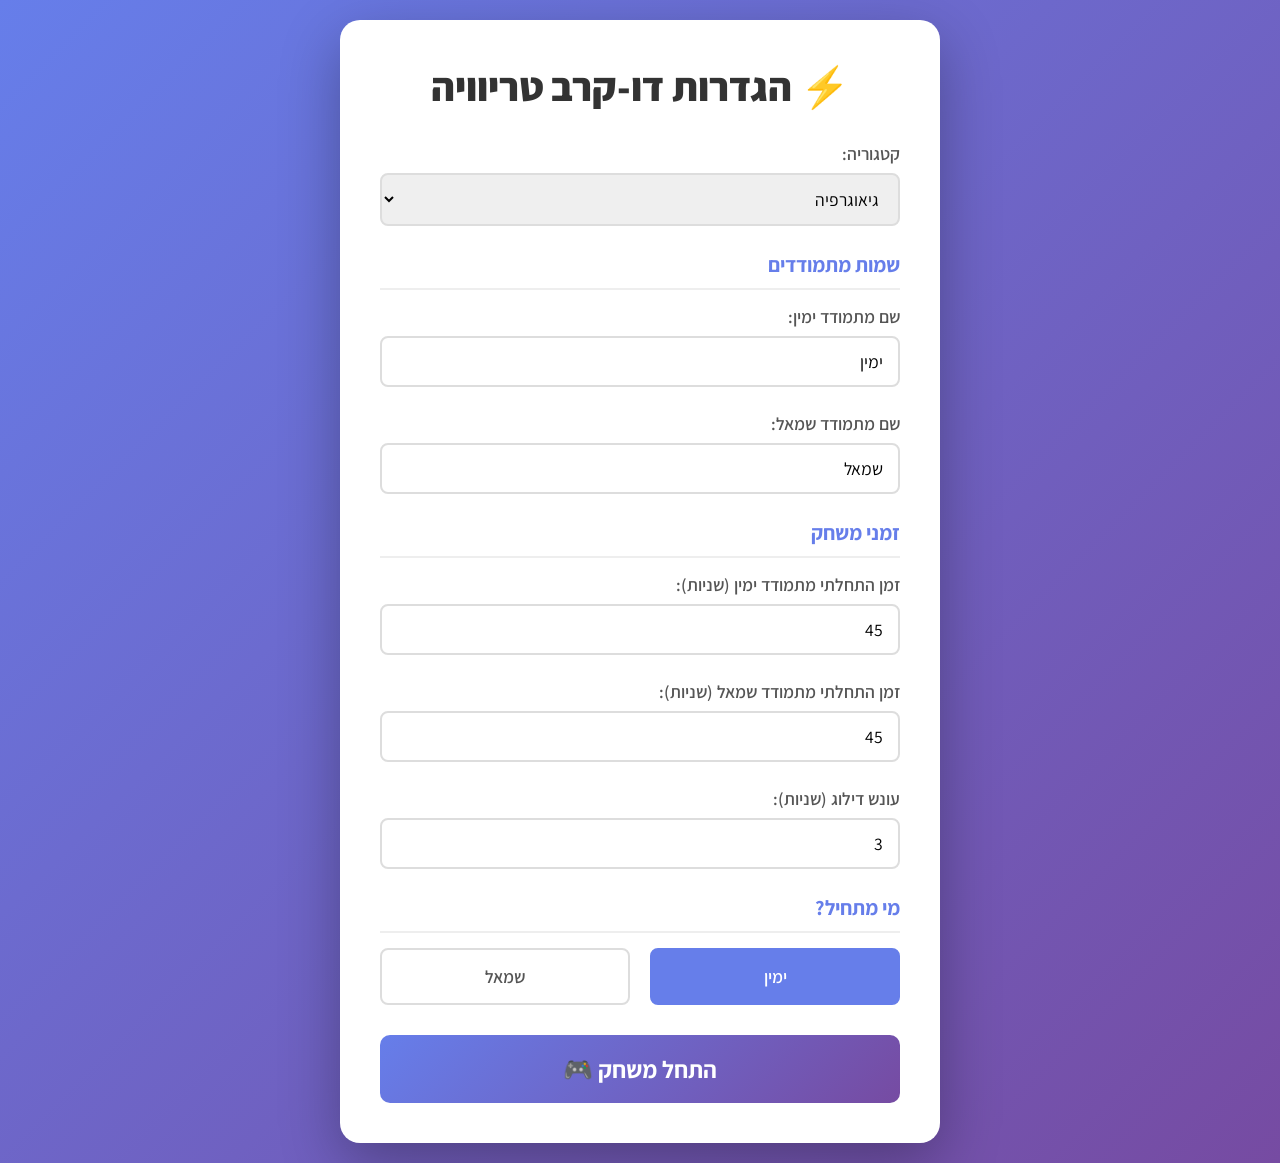
==== game.html @ a5e99134 "setup.html --> index.html, index.html --> game.html" ====
<!DOCTYPE html>
<html dir="rtl" lang="he">
<head>
    <meta charset="UTF-8">
    <meta name="viewport" content="width=device-width, initial-scale=1.0">
    <title>דו-קרב טריוויה</title>
    <link rel="icon" type="image/png" href="assets/grid.png">
    <link href="https://fonts.googleapis.com/css2?family=Assistant:wght@400;600;700;800;900&display=swap" rel="stylesheet">
    <link rel="stylesheet" href="css/style.css">
    <link rel="stylesheet" href="css/animations.css">
</head>
<body>
    <!-- Main Game Container -->
    <div id="gameContainer" class="game-container">
        
        <!-- Timers Section -->
        <div class="timers-section">
            <!-- Right Contestant Timer -->
            <div id="timerRight" class="timer-box timer-right">
                <div class="active-indicator">▶ תורו כעת</div>
                <div class="big-arrow right-arrow">
                    <svg viewBox="0 0 100 100" xmlns="http://www.w3.org/2000/svg">
                        <path d="M 10 50 L 70 10 L 70 35 L 90 35 L 90 65 L 70 65 L 70 90 Z" fill="currentColor"/>
                    </svg>
                </div>
                <div class="timer-label" id="labelRight">ימין</div>
                <div class="timer-display" id="timeRight">45</div>
            </div>

            <!-- Left Contestant Timer -->
            <div id="timerLeft" class="timer-box timer-left">
                <div class="active-indicator">תורו כעת ◀</div>
                <div class="big-arrow left-arrow">
                    <svg viewBox="0 0 100 100" xmlns="http://www.w3.org/2000/svg">
                        <path d="M 90 50 L 30 10 L 30 35 L 10 35 L 10 65 L 30 65 L 30 90 Z" fill="currentColor"/>
                    </svg>
                </div>
                <div class="timer-label" id="labelLeft">שמאל</div>
                <div class="timer-display" id="timeLeft">45</div>
            </div>
        </div>

        <!-- Question Section -->
        <div class="question-section">
            <div class="question-container">
                <div id="questionContent" class="question-content">
                    <!-- Question will be inserted here -->
                </div>
            </div>
        </div>

        <!-- Answer Overlay (shown during skip penalty) -->
        <div id="answerOverlay" class="answer-overlay hidden">
            <div class="answer-label">התשובה הנכונה:</div>
            <div id="answerContent" class="answer-content"></div>
        </div>

        <!-- Correct Answer Toast (shown briefly after correct answer) -->
        <div id="correctAnswerToast" class="correct-answer-toast hidden">
            <div class="toast-label">התשובה:</div>
            <div id="correctAnswerText" class="toast-answer"></div>
        </div>

        <!-- Info Bar -->
        <div class="info-bar">
            <div class="info-item">
                <span class="info-label">קטגוריה:</span>
                <span id="categoryDisplay" class="info-value">טוען...</span>
            </div>
        </div>
    </div>

    <!-- Pause Menu Overlay -->
    <div id="pauseMenu" class="pause-menu hidden">
        <div class="pause-content">
            <h2>המשחק מושהה</h2>
            <div class="pause-instructions">
                <p><strong>ESC</strong> - חזרה למשחק</p>
                <p><strong>R</strong> - התחל מחדש</p>
            </div>
            <div class="pause-buttons">
                <button id="resumeButton" class="pause-button">המשך משחק</button>
                <button id="restartButton" class="pause-button pause-button-secondary">התחל מחדש</button>
            </div>
        </div>
    </div>

    <!-- Victory Screen -->
    <div id="victoryScreen" class="victory-screen hidden">
        <div class="victory-content">
            <h1 class="victory-title">🏆 המשחק נגמר! 🏆</h1>
            <h2 class="winner-announcement">
                <span>המנצח הוא</span>
                <span id="winnerName" class="winner-name">---</span>!
            </h2>
            
            <div class="statistics">
                <h3>סטטיסטיקות</h3>
                
                <div class="stats-grid">
                    <div class="stat-card">
                        <div class="stat-title" id="rightName">ימין</div>
                        <div class="stat-row">
                            <span class="stat-label">תשובות נכונות:</span>
                            <span id="rightCorrect" class="stat-value">0</span>
                        </div>
                        <div class="stat-row">
                            <span class="stat-label">דילוגים:</span>
                            <span id="rightSkips" class="stat-value">0</span>
                        </div>
                        <div class="stat-row">
                            <span class="stat-label">זמן שנותר:</span>
                            <span id="rightTime" class="stat-value">0</span>
                        </div>
                    </div>

                    <div class="stat-card">
                        <div class="stat-title" id="leftName">שמאל</div>
                        <div class="stat-row">
                            <span class="stat-label">תשובות נכונות:</span>
                            <span id="leftCorrect" class="stat-value">0</span>
                        </div>
                        <div class="stat-row">
                            <span class="stat-label">דילוגים:</span>
                            <span id="leftSkips" class="stat-value">0</span>
                        </div>
                        <div class="stat-row">
                            <span class="stat-label">זמן שנותר:</span>
                            <span id="leftTime" class="stat-value">0</span>
                        </div>
                    </div>
                </div>
            </div>

            <button id="playAgainButton" class="play-again-button">שחק שוב</button>
        </div>
    </div>

    <!-- Ready Screen -->
    <div id="readyScreen" class="ready-screen hidden">
        <div class="ready-content">
            <h2>מוכנים?</h2>
            <p class="ready-instruction">לחצו על מקש כלשהו להתחלה</p>
            <div class="press-key-indicator">⌨️</div>
        </div>
    </div>

    <!-- Countdown Screen -->
    <div id="countdownScreen" class="countdown-screen hidden">
        <div class="countdown-number" id="countdownNumber">3</div>
    </div>

    <!-- Loading Screen -->
    <div id="loadingScreen" class="loading-screen">
        <div class="loading-content">
            <div class="loading-spinner"></div>
            <p>טוען משחק...</p>
        </div>
    </div>

    <!-- Scripts -->
    <script src="js/questionsData.js"></script>
    <script src="js/state.js"></script>
    <script src="js/timers.js"></script>
    <script src="js/questions.js"></script>
    <script src="js/audio.js"></script>
    <script src="js/keyboard.js"></script>
    <script src="js/ui.js"></script>
</body>
</html>
---- css/style.css ----
/* Main Styles - RTL Hebrew Layout for Duel Trivia Game */

* {
    margin: 0;
    padding: 0;
    box-sizing: border-box;
}

:root {
    --primary-color: #667eea;
    --secondary-color: #764ba2;
    --correct-color: #48bb78;
    --warning-color: #f56565;
    --text-dark: #2d3748;
    --text-light: #ffffff;
    --bg-gradient: linear-gradient(135deg, #667eea 0%, #764ba2 100%);
}

body {
    font-family: 'Assistant', sans-serif;
    background: var(--bg-gradient);
    min-height: 100vh;
    overflow: hidden;
    direction: rtl;
    color: var(--text-dark);
}

/* Game Container */
.game-container {
    width: 100vw;
    height: 100vh;
    display: flex;
    flex-direction: column;
    padding: 0;
    gap: 0;
}

/* Timers Section */
.timers-section {
    display: flex;
    justify-content: space-between;
    gap: 30px;
    padding: 15px 50px;
    position: relative;
    z-index: 10;
}

.timer-box {
    flex: 1;
    max-width: 200px;
    background: white;
    border-radius: 15px;
    padding: 8px 20px;
    text-align: center;
    box-shadow: 0 5px 15px rgba(0, 0, 0, 0.15);
    transition: all 0.3s ease;
    border: 4px solid transparent;
    position: relative;
    opacity: 0.6;
}

.timer-box.active {
    border-color: var(--primary-color);
    box-shadow: 0 0 40px rgba(102, 126, 234, 0.8), 0 0 80px rgba(102, 126, 234, 0.4);
    transform: scale(1.1);
    opacity: 1;
    background: linear-gradient(135deg, #ffffff 0%, #f0f4ff 100%);
}

.timer-box.warning {
    border-color: var(--warning-color);
    animation: warningPulse 1s ease-in-out infinite;
}

/* Active indicator removed - using arrow instead */
.active-indicator {
    display: none;
}

/* Big Arrow Indicator */
.big-arrow {
    position: absolute;
    width: 140px;
    height: 140px;
    top: 50%;
    transform: translateY(-50%);
    color: #FFD700;
    opacity: 0;
    pointer-events: none;
    transition: all 0.3s ease;
    filter: drop-shadow(0 0 30px rgba(255, 215, 0, 0.9)) drop-shadow(0 0 60px rgba(255, 215, 0, 0.6));
}

.right-arrow {
    left: -150px;
}

.left-arrow {
    right: -150px;
}

.timer-box.active .big-arrow {
    opacity: 1;
    animation: arrowBounce 1.5s ease-in-out infinite;
    color: #FFD700;
}

.timer-label {
    font-size: 1.3em;
    font-weight: 700;
    color: var(--text-dark);
    margin-bottom: 2px;
}

.timer-display {
    font-size: 3.5em;
    font-weight: 900;
    color: var(--primary-color);
    line-height: 1;
    margin: 0;
}

.timer-box.warning .timer-display {
    color: var(--warning-color);
}

/* Timer subtitle removed for more compact design */
.timer-subtitle {
    display: none;
}

/* Question Section */
.question-section {
    flex: 1;
    display: flex;
    align-items: flex-start;
    justify-content: center;
    padding: 15px 50px;
    overflow-y: auto;
}

.question-container {
    width: 100%;
    max-width: 1600px;
    background: white;
    border-radius: 30px;
    padding: 50px 100px;
    box-shadow: 0 20px 60px rgba(0, 0, 0, 0.3);
    display: flex;
    align-items: center;
    justify-content: center;
    margin-bottom: 15px;
}

.question-content {
    font-size: 4.5em;
    font-weight: 600;
    text-align: center;
    line-height: 1.5;
    color: var(--text-dark);
}

.question-content img {
    max-width: 100%;
    max-height: 65vh;
    object-fit: contain;
    border-radius: 15px;
    display: block;
}

/* Answer Overlay (during skip penalty) */
.answer-overlay {
    position: fixed;
    top: 50%;
    left: 50%;
    transform: translate(-50%, -50%);
    background: rgba(245, 101, 101, 0.95);
    color: white;
    padding: 50px 80px;
    border-radius: 30px;
    box-shadow: 0 20px 80px rgba(0, 0, 0, 0.5);
    z-index: 100;
    text-align: center;
    max-width: 80%;
}

.answer-overlay.hidden {
    display: none;
}

.answer-label {
    font-size: 2em;
    font-weight: 700;
    margin-bottom: 20px;
    opacity: 0.9;
}

.answer-content {
    font-size: 3.5em;
    font-weight: 800;
    line-height: 1.3;
}

/* Info Bar */
.info-bar {
    display: flex;
    justify-content: space-between;
    padding: 15px 50px;
    background: rgba(255, 255, 255, 0.95);
    box-shadow: 0 -5px 15px rgba(0, 0, 0, 0.1);
    position: relative;
    z-index: 10;
}

.info-item {
    display: flex;
    align-items: center;
    gap: 10px;
}

.info-label {
    font-size: 1.3em;
    font-weight: 600;
    color: #4a5568;
}

.info-value {
    font-size: 1.5em;
    font-weight: 800;
    color: var(--primary-color);
}

/* Pause Menu */
.pause-menu {
    position: fixed;
    top: 0;
    left: 0;
    width: 100vw;
    height: 100vh;
    background: rgba(0, 0, 0, 0.9);
    backdrop-filter: blur(10px);
    display: flex;
    align-items: center;
    justify-content: center;
    z-index: 200;
}

.pause-menu.hidden {
    display: none;
}

.pause-content {
    background: white;
    border-radius: 30px;
    padding: 60px 80px;
    text-align: center;
    box-shadow: 0 30px 90px rgba(0, 0, 0, 0.5);
}

.pause-content h2 {
    font-size: 3.5em;
    font-weight: 800;
    color: var(--text-dark);
    margin-bottom: 40px;
}

.pause-instructions {
    margin-bottom: 40px;
}

.pause-instructions p {
    font-size: 1.8em;
    margin: 15px 0;
    color: #4a5568;
}

.pause-instructions strong {
    color: var(--primary-color);
    font-weight: 800;
}

.pause-buttons {
    display: flex;
    gap: 20px;
    justify-content: center;
}

.pause-button {
    padding: 20px 40px;
    font-size: 1.8em;
    font-weight: 700;
    border: none;
    border-radius: 15px;
    cursor: pointer;
    transition: all 0.3s;
    font-family: 'Assistant', sans-serif;
}

.pause-button:first-child {
    background: var(--bg-gradient);
    color: white;
}

.pause-button:hover {
    transform: translateY(-3px);
    box-shadow: 0 10px 30px rgba(0, 0, 0, 0.3);
}

.pause-button-secondary {
    background: #e2e8f0;
    color: var(--text-dark);
}

/* Victory Screen */
.victory-screen {
    position: fixed;
    top: 0;
    left: 0;
    width: 100vw;
    height: 100vh;
    background: rgba(0, 0, 0, 0.95);
    display: flex;
    align-items: center;
    justify-content: center;
    z-index: 300;
}

.victory-screen.hidden {
    display: none;
}

.victory-content {
    background: white;
    border-radius: 40px;
    padding: 60px 80px;
    text-align: center;
    max-width: 1000px;
    box-shadow: 0 40px 120px rgba(0, 0, 0, 0.5);
}

.victory-title {
    font-size: 3.5em;
    font-weight: 900;
    color: var(--primary-color);
    margin-bottom: 30px;
}

.winner-announcement {
    font-size: 2.8em;
    font-weight: 700;
    color: var(--text-dark);
    margin-bottom: 50px;
}

.winner-name {
    color: var(--correct-color);
    font-size: 1.2em;
    font-weight: 900;
}

.statistics h3 {
    font-size: 2.2em;
    font-weight: 800;
    color: var(--text-dark);
    margin-bottom: 30px;
}

.stats-grid {
    display: grid;
    grid-template-columns: 1fr 1fr;
    gap: 30px;
    margin-bottom: 40px;
}

.stat-card {
    background: #f7fafc;
    border-radius: 20px;
    padding: 30px;
    border: 3px solid #e2e8f0;
}

.stat-title {
    font-size: 2em;
    font-weight: 800;
    color: var(--primary-color);
    margin-bottom: 20px;
}

.stat-row {
    display: flex;
    justify-content: space-between;
    align-items: center;
    margin: 15px 0;
    font-size: 1.4em;
}

.stat-label {
    font-weight: 600;
    color: #4a5568;
}

.stat-value {
    font-weight: 800;
    color: var(--text-dark);
    font-size: 1.3em;
}

.play-again-button {
    width: 100%;
    padding: 25px;
    font-size: 2em;
    font-weight: 800;
    background: var(--bg-gradient);
    color: white;
    border: none;
    border-radius: 20px;
    cursor: pointer;
    transition: all 0.3s;
    font-family: 'Assistant', sans-serif;
}

.play-again-button:hover {
    transform: translateY(-3px);
    box-shadow: 0 15px 40px rgba(102, 126, 234, 0.4);
}

/* Loading Screen */
.loading-screen {
    position: fixed;
    top: 0;
    left: 0;
    width: 100vw;
    height: 100vh;
    background: var(--bg-gradient);
    display: flex;
    align-items: center;
    justify-content: center;
    z-index: 400;
}

.loading-screen.hidden {
    display: none;
}

.loading-content {
    text-align: center;
    color: white;
}

.loading-spinner {
    width: 80px;
    height: 80px;
    border: 8px solid rgba(255, 255, 255, 0.3);
    border-top-color: white;
    border-radius: 50%;
    animation: spin 1s linear infinite;
    margin: 0 auto 30px;
}

.loading-content p {
    font-size: 2em;
    font-weight: 700;
}

@keyframes spin {
    to { transform: rotate(360deg); }
}

/* Responsive adjustments for very large screens */
@media (min-width: 1920px) {
    .timer-display {
        font-size: 8em;
    }
    
    .question-content {
        font-size: 4em;
    }
    
    .answer-content {
        font-size: 4.5em;
    }
}

/* Ready Screen */
.ready-screen {
    position: fixed;
    top: 0;
    left: 0;
    width: 100vw;
    height: 100vh;
    background: linear-gradient(135deg, #667eea 0%, #764ba2 100%);
    display: flex;
    align-items: center;
    justify-content: center;
    z-index: 600;
}

.ready-screen.hidden {
    display: none;
}

.ready-content {
    text-align: center;
    color: white;
}

.ready-content h2 {
    font-size: 6em;
    font-weight: 900;
    margin-bottom: 30px;
}

.ready-instruction {
    font-size: 2.5em;
    font-weight: 600;
    margin-bottom: 40px;
    opacity: 0.9;
}

.press-key-indicator {
    font-size: 5em;
    animation: pressKeyBounce 1.5s ease-in-out infinite;
}

/* Countdown Screen */
.countdown-screen {
    position: fixed;
    top: 0;
    left: 0;
    width: 100vw;
    height: 100vh;
    background: rgba(0, 0, 0, 0.95);
    display: flex;
    align-items: center;
    justify-content: center;
    z-index: 500;
}

.countdown-screen.hidden {
    display: none;
}

.countdown-number {
    font-size: 15em;
    font-weight: 900;
    color: white;
    text-align: center;
    animation: countdownPulse 1s ease-in-out;
}

.countdown-number.go {
    color: var(--correct-color);
    font-size: 12em;
}

/* Correct Answer Toast - Different styles for text vs image questions */
.correct-answer-toast {
    position: fixed;
    background: linear-gradient(135deg, #48bb78 0%, #38a169 100%);
    color: white;
    border-radius: 40px;
    box-shadow: 0 30px 100px rgba(0, 0, 0, 0.5), 
                0 0 80px rgba(72, 187, 120, 0.6),
                inset 0 -5px 30px rgba(0, 0, 0, 0.2);
    z-index: 250;
    text-align: center;
    border: 6px solid rgba(255, 255, 255, 0.3);
}

/* For text-based questions: appear below the question */
.correct-answer-toast.text-question {
    bottom: 80px;
    left: 50%;
    transform: translateX(-50%);
    padding: 40px 80px;
    max-width: 80%;
    animation: correctAnswerSlideUp 0.5s cubic-bezier(0.68, -0.55, 0.265, 1.55);
}

.correct-answer-toast.text-question.fade-out {
    animation: correctAnswerSlideDown 0.3s ease-out forwards;
}

/* For image-based questions: appear above the picture, bouncing from top */
.correct-answer-toast.image-question {
    top: 120px;
    left: 50%;
    transform: translateX(-50%);
    padding: 30px 60px;
    max-width: 70%;
    animation: correctAnswerBounceDown 0.6s cubic-bezier(0.68, -0.55, 0.265, 1.55);
}

.correct-answer-toast.image-question.fade-out {
    animation: correctAnswerFadeUp 0.3s ease-out forwards;
}

.correct-answer-toast.hidden {
    display: none;
}

.toast-label {
    font-weight: 900;
    margin-bottom: 15px;
    opacity: 0.95;
    text-transform: uppercase;
    letter-spacing: 2px;
    text-shadow: 0 2px 10px rgba(0, 0, 0, 0.3);
}

/* Text question label */
.correct-answer-toast.text-question .toast-label {
    font-size: 2em;
}

/* Image question label */
.correct-answer-toast.image-question .toast-label {
    font-size: 1.6em;
}

.toast-answer {
    font-weight: 900;
    line-height: 1.3;
    text-shadow: 0 4px 20px rgba(0, 0, 0, 0.3);
    animation: answerPulse 0.6s ease-in-out;
}

/* Text question answer */
.correct-answer-toast.text-question .toast-answer {
    font-size: 3.5em;
}

/* Image question answer */
.correct-answer-toast.image-question .toast-answer {
    font-size: 2.8em;
}

/* Hidden utility class */
.hidden {
    display: none !important;
}
---- css/animations.css ----
/* Animations - transitions, effects, and visual feedback */

/* Warning Pulse Animation */
@keyframes warningPulse {
    0%, 100% {
        box-shadow: 0 0 40px rgba(245, 101, 101, 0.8);
        border-color: #f56565;
    }
    50% {
        box-shadow: 0 0 80px rgba(245, 101, 101, 1);
        border-color: #fc8181;
    }
}

/* Correct Answer Flash */
@keyframes correctFlash {
    0% {
        background: white;
    }
    50% {
        background: #48bb78;
        transform: scale(1.05);
    }
    100% {
        background: white;
    }
}

.question-container.correct {
    animation: correctFlash 0.6s ease-in-out;
}

/* Question Fade In */
@keyframes questionFadeIn {
    from {
        opacity: 0;
        transform: translateY(30px);
    }
    to {
        opacity: 1;
        transform: translateY(0);
    }
}

.question-content {
    animation: questionFadeIn 0.5s ease-out;
}

/* Answer Overlay Fade In */
@keyframes answerFadeIn {
    from {
        opacity: 0;
        transform: translate(-50%, -50%) scale(0.8);
    }
    to {
        opacity: 1;
        transform: translate(-50%, -50%) scale(1);
    }
}

.answer-overlay:not(.hidden) {
    animation: answerFadeIn 0.3s ease-out;
}

/* Timer Switch Animation */
@keyframes timerActivate {
    0% {
        transform: scale(1);
    }
    50% {
        transform: scale(1.1);
    }
    100% {
        transform: scale(1.05);
    }
}

.timer-box.activate {
    animation: timerActivate 0.5s ease-out;
}

/* Victory Screen Confetti Effect */
@keyframes victoryZoomIn {
    from {
        opacity: 0;
        transform: scale(0.5);
    }
    to {
        opacity: 1;
        transform: scale(1);
    }
}

.victory-content {
    animation: victoryZoomIn 0.6s cubic-bezier(0.34, 1.56, 0.64, 1);
}

/* Loading Spinner */
@keyframes spin {
    to {
        transform: rotate(360deg);
    }
}

/* Pause Menu Fade In */
@keyframes fadeIn {
    from {
        opacity: 0;
    }
    to {
        opacity: 1;
    }
}

.pause-menu:not(.hidden) {
    animation: fadeIn 0.3s ease-out;
}

/* Number Count Animation (for timer updates) */
@keyframes numberUpdate {
    0% {
        transform: translateY(-5px);
        opacity: 0.7;
    }
    100% {
        transform: translateY(0);
        opacity: 1;
    }
}

/* Shake Animation (for errors or urgent warnings) */
@keyframes shake {
    0%, 100% {
        transform: translateX(0);
    }
    10%, 30%, 50%, 70%, 90% {
        transform: translateX(-10px);
    }
    20%, 40%, 60%, 80% {
        transform: translateX(10px);
    }
}

.shake {
    animation: shake 0.5s ease-in-out;
}

/* Glow Effect for Active Timer */
@keyframes glow {
    0%, 100% {
        box-shadow: 0 0 40px rgba(102, 126, 234, 0.8), 0 0 80px rgba(102, 126, 234, 0.4);
    }
    50% {
        box-shadow: 0 0 50px rgba(102, 126, 234, 1), 0 0 100px rgba(102, 126, 234, 0.6);
    }
}

.timer-box.active {
    animation: glow 2s ease-in-out infinite;
}

/* Active Indicator Pulse */
@keyframes indicatorPulse {
    0%, 100% {
        transform: translateX(-50%) scale(1);
    }
    50% {
        transform: translateX(-50%) scale(1.05);
    }
}

/* Arrow Bounce Animation */
@keyframes arrowBounce {
    0%, 100% {
        transform: translateY(-50%) translateX(0);
    }
    50% {
        transform: translateY(-50%) translateX(15px);
    }
}

/* Arrow Bounce Animation for Left Arrow */
.left-arrow {
    animation-name: arrowBounceLeft !important;
}

@keyframes arrowBounceLeft {
    0%, 100% {
        transform: translateY(-50%) translateX(0);
    }
    50% {
        transform: translateY(-50%) translateX(-15px);
    }
}

/* Skip Penalty Pulse */
@keyframes skipPulse {
    0%, 100% {
        transform: translate(-50%, -50%) scale(1);
    }
    50% {
        transform: translate(-50%, -50%) scale(1.05);
    }
}

.answer-overlay:not(.hidden) {
    animation: answerFadeIn 0.3s ease-out, skipPulse 1s ease-in-out 0.3s infinite;
}

/* Smooth Transitions */
.timer-display,
.question-content,
.info-value {
    transition: all 0.3s ease;
}

/* Button Hover Effects */
.pause-button,
.play-again-button {
    transition: all 0.3s cubic-bezier(0.34, 1.56, 0.64, 1);
}

.pause-button:active,
.play-again-button:active {
    transform: scale(0.95);
}

/* Fade Out Animation */
@keyframes fadeOut {
    from {
        opacity: 1;
    }
    to {
        opacity: 0;
    }
}

.fade-out {
    animation: fadeOut 0.3s ease-out forwards;
}

/* Slide In from Top */
@keyframes slideInFromTop {
    from {
        transform: translateY(-100%);
        opacity: 0;
    }
    to {
        transform: translateY(0);
        opacity: 1;
    }
}

.info-bar {
    animation: slideInFromTop 0.5s ease-out 0.3s backwards;
}

/* Timer boxes slide in */
@keyframes slideInFromSide {
    from {
        transform: translateX(var(--slide-from));
        opacity: 0;
    }
    to {
        transform: translateX(0);
        opacity: 1;
    }
}

.timer-right {
    --slide-from: 100px;
    animation: slideInFromSide 0.6s ease-out;
}

.timer-left {
    --slide-from: -100px;
    animation: slideInFromSide 0.6s ease-out;
}

/* Press Key Bounce Animation */
@keyframes pressKeyBounce {
    0%, 100% {
        transform: translateY(0);
    }
    50% {
        transform: translateY(-20px);
    }
}

/* Countdown Pulse Animation */
@keyframes countdownPulse {
    0% {
        transform: scale(0.5);
        opacity: 0;
    }
    50% {
        transform: scale(1.1);
    }
    100% {
        transform: scale(1);
        opacity: 1;
    }
}

/* Toast Slide In Animation (for image questions) */
@keyframes toastSlideIn {
    from {
        transform: translateX(150%);
        opacity: 0;
    }
    to {
        transform: translateX(0);
        opacity: 1;
    }
}

/* Toast Fade Out Animation (for image questions) */
@keyframes toastFadeOut {
    from {
        transform: translateX(0);
        opacity: 1;
    }
    to {
        transform: translateX(150%);
        opacity: 0;
    }
}

/* Slide Up Animation (for text questions) */
@keyframes correctAnswerSlideUp {
    0% {
        transform: translateX(-50%) translateY(100px);
        opacity: 0;
    }
    50% {
        transform: translateX(-50%) translateY(-10px);
    }
    100% {
        transform: translateX(-50%) translateY(0);
        opacity: 1;
    }
}

/* Slide Down Animation (for text questions) */
@keyframes correctAnswerSlideDown {
    from {
        transform: translateX(-50%) translateY(0);
        opacity: 1;
    }
    to {
        transform: translateX(-50%) translateY(50px);
        opacity: 0;
    }
}

/* Bounce Down Animation (for image questions - from top) */
@keyframes correctAnswerBounceDown {
    0% {
        transform: translateX(-50%) translateY(-150px);
        opacity: 0;
    }
    60% {
        transform: translateX(-50%) translateY(10px);
        opacity: 1;
    }
    80% {
        transform: translateX(-50%) translateY(-5px);
    }
    100% {
        transform: translateX(-50%) translateY(0);
        opacity: 1;
    }
}

/* Fade Up Animation (for image questions - exit) */
@keyframes correctAnswerFadeUp {
    from {
        transform: translateX(-50%) translateY(0);
        opacity: 1;
    }
    to {
        transform: translateX(-50%) translateY(-30px);
        opacity: 0;
    }
}

/* Correct Answer Appear Animation - Bouncy entrance */
@keyframes correctAnswerAppear {
    0% {
        transform: translate(-50%, -50%) scale(0.3);
        opacity: 0;
    }
    50% {
        transform: translate(-50%, -50%) scale(1.1);
    }
    100% {
        transform: translate(-50%, -50%) scale(1);
        opacity: 1;
    }
}

/* Correct Answer Fade Out Animation */
@keyframes correctAnswerFadeOut {
    from {
        transform: translate(-50%, -50%) scale(1);
        opacity: 1;
    }
    to {
        transform: translate(-50%, -50%) scale(0.8);
        opacity: 0;
    }
}

/* Answer Pulse Animation - Subtle pulse for the answer text */
@keyframes answerPulse {
    0%, 100% {
        transform: scale(1);
    }
    50% {
        transform: scale(1.05);
    }
}
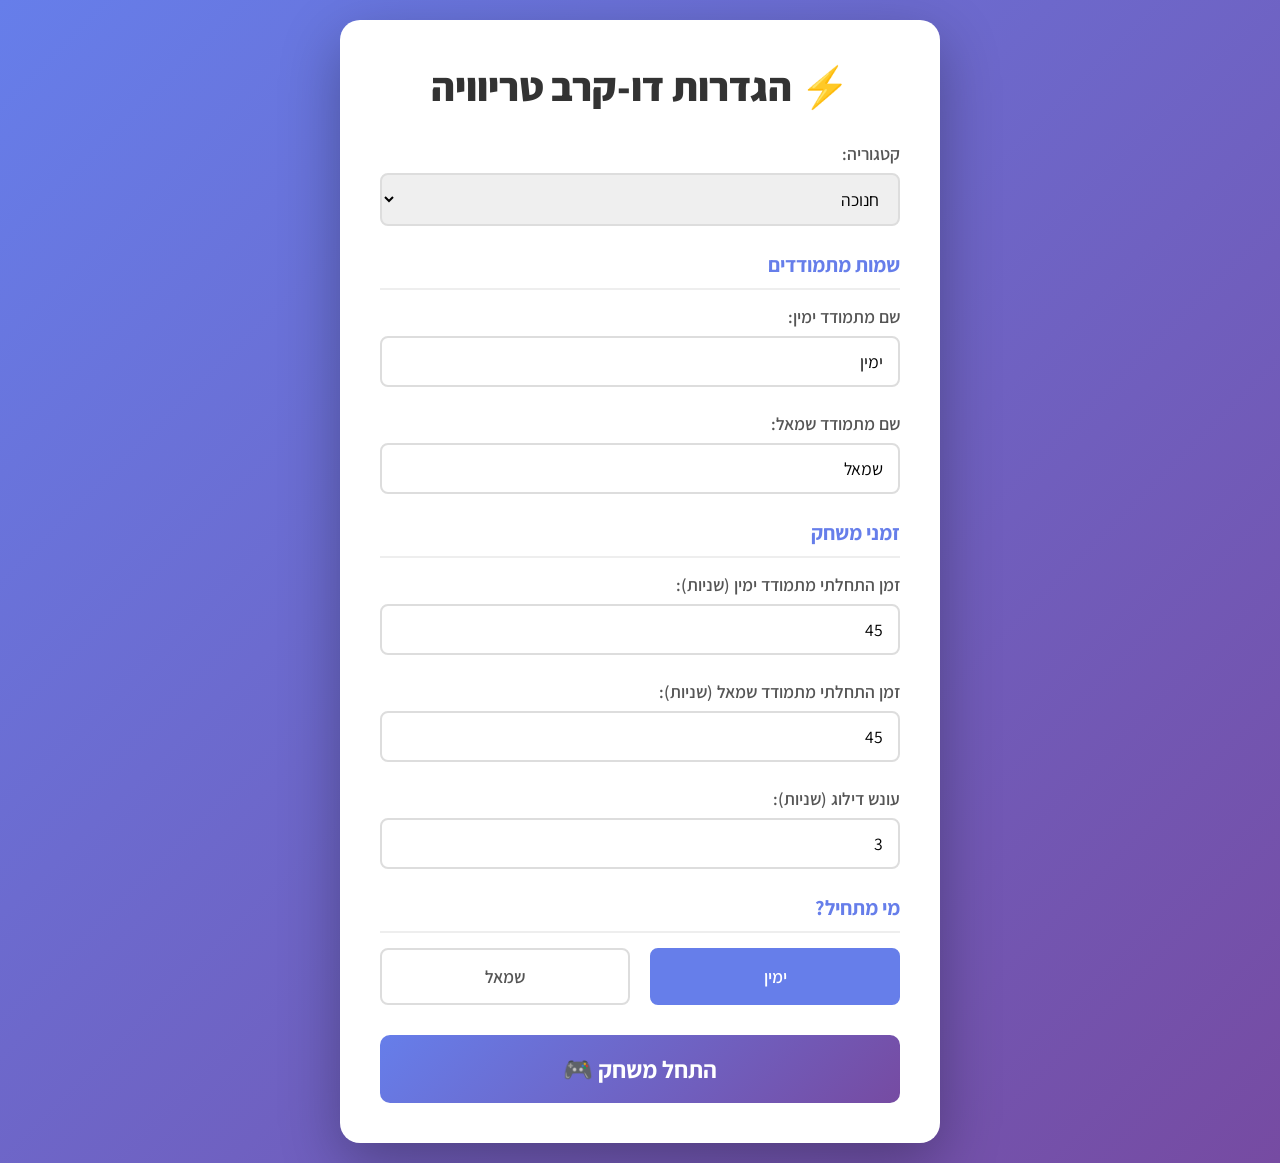
==== commit 3bc9f36f: "Pre-loading images while quiz loads" ====
--- a/game.html
+++ b/game.html
@@ -154,7 +154,13 @@
     <div id="loadingScreen" class="loading-screen">
         <div class="loading-content">
             <div class="loading-spinner"></div>
-            <p>טוען משחק...</p>
+            <p id="loadingText">טוען משחק...</p>
+            <div id="loadingProgress" class="loading-progress hidden">
+                <div class="progress-bar">
+                    <div id="progressFill" class="progress-fill"></div>
+                </div>
+                <p id="progressText" class="progress-text">0 / 0</p>
+            </div>
         </div>
     </div>
 
--- a/css/style.css
+++ b/css/style.css
@@ -460,6 +460,40 @@
 .loading-content p {
     font-size: 2em;
     font-weight: 700;
+}
+
+.loading-progress {
+    margin-top: 30px;
+    width: 400px;
+    max-width: 90vw;
+}
+
+.loading-progress.hidden {
+    display: none;
+}
+
+.progress-bar {
+    width: 100%;
+    height: 30px;
+    background: rgba(255, 255, 255, 0.2);
+    border-radius: 15px;
+    overflow: hidden;
+    margin-bottom: 15px;
+}
+
+.progress-fill {
+    height: 100%;
+    background: linear-gradient(90deg, #48bb78 0%, #38a169 100%);
+    width: 0%;
+    transition: width 0.3s ease;
+    border-radius: 15px;
+}
+
+.progress-text {
+    font-size: 1.5em;
+    font-weight: 600;
+    color: white;
+    opacity: 0.9;
 }
 
 @keyframes spin {
